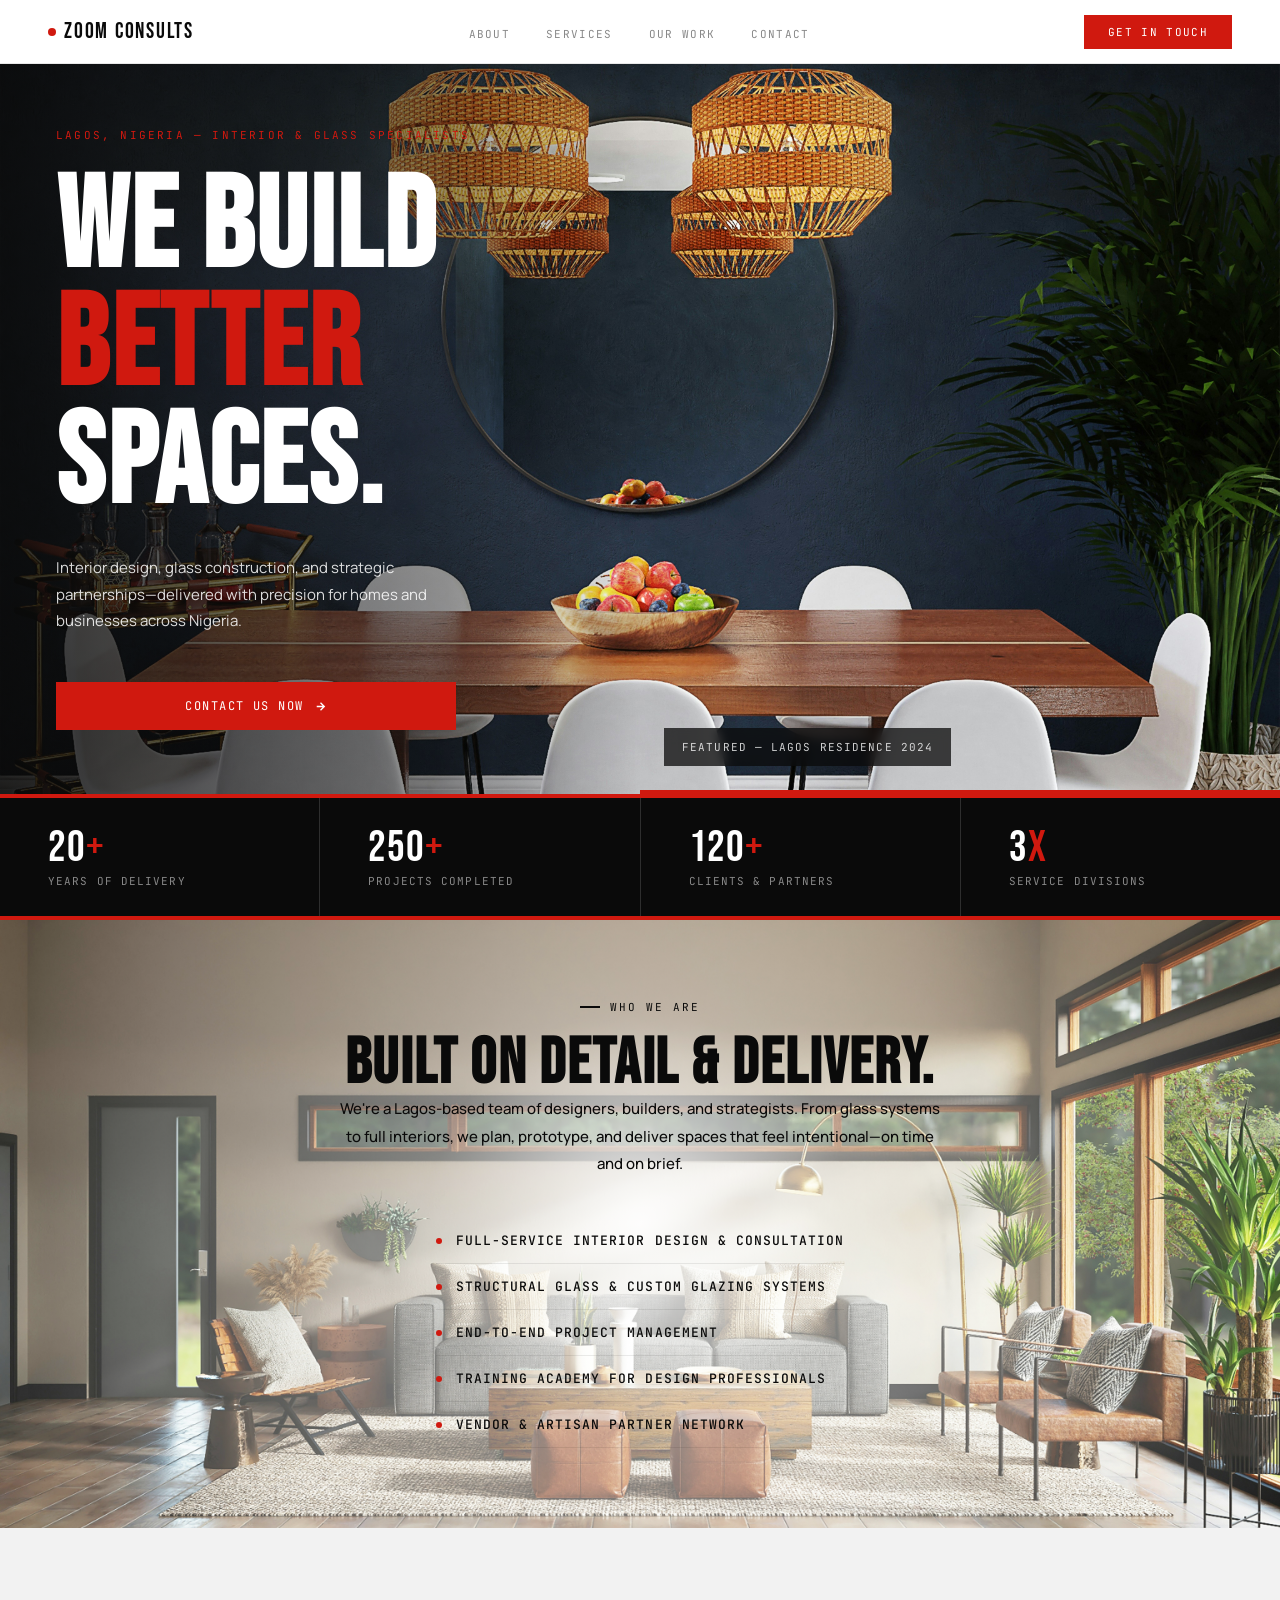
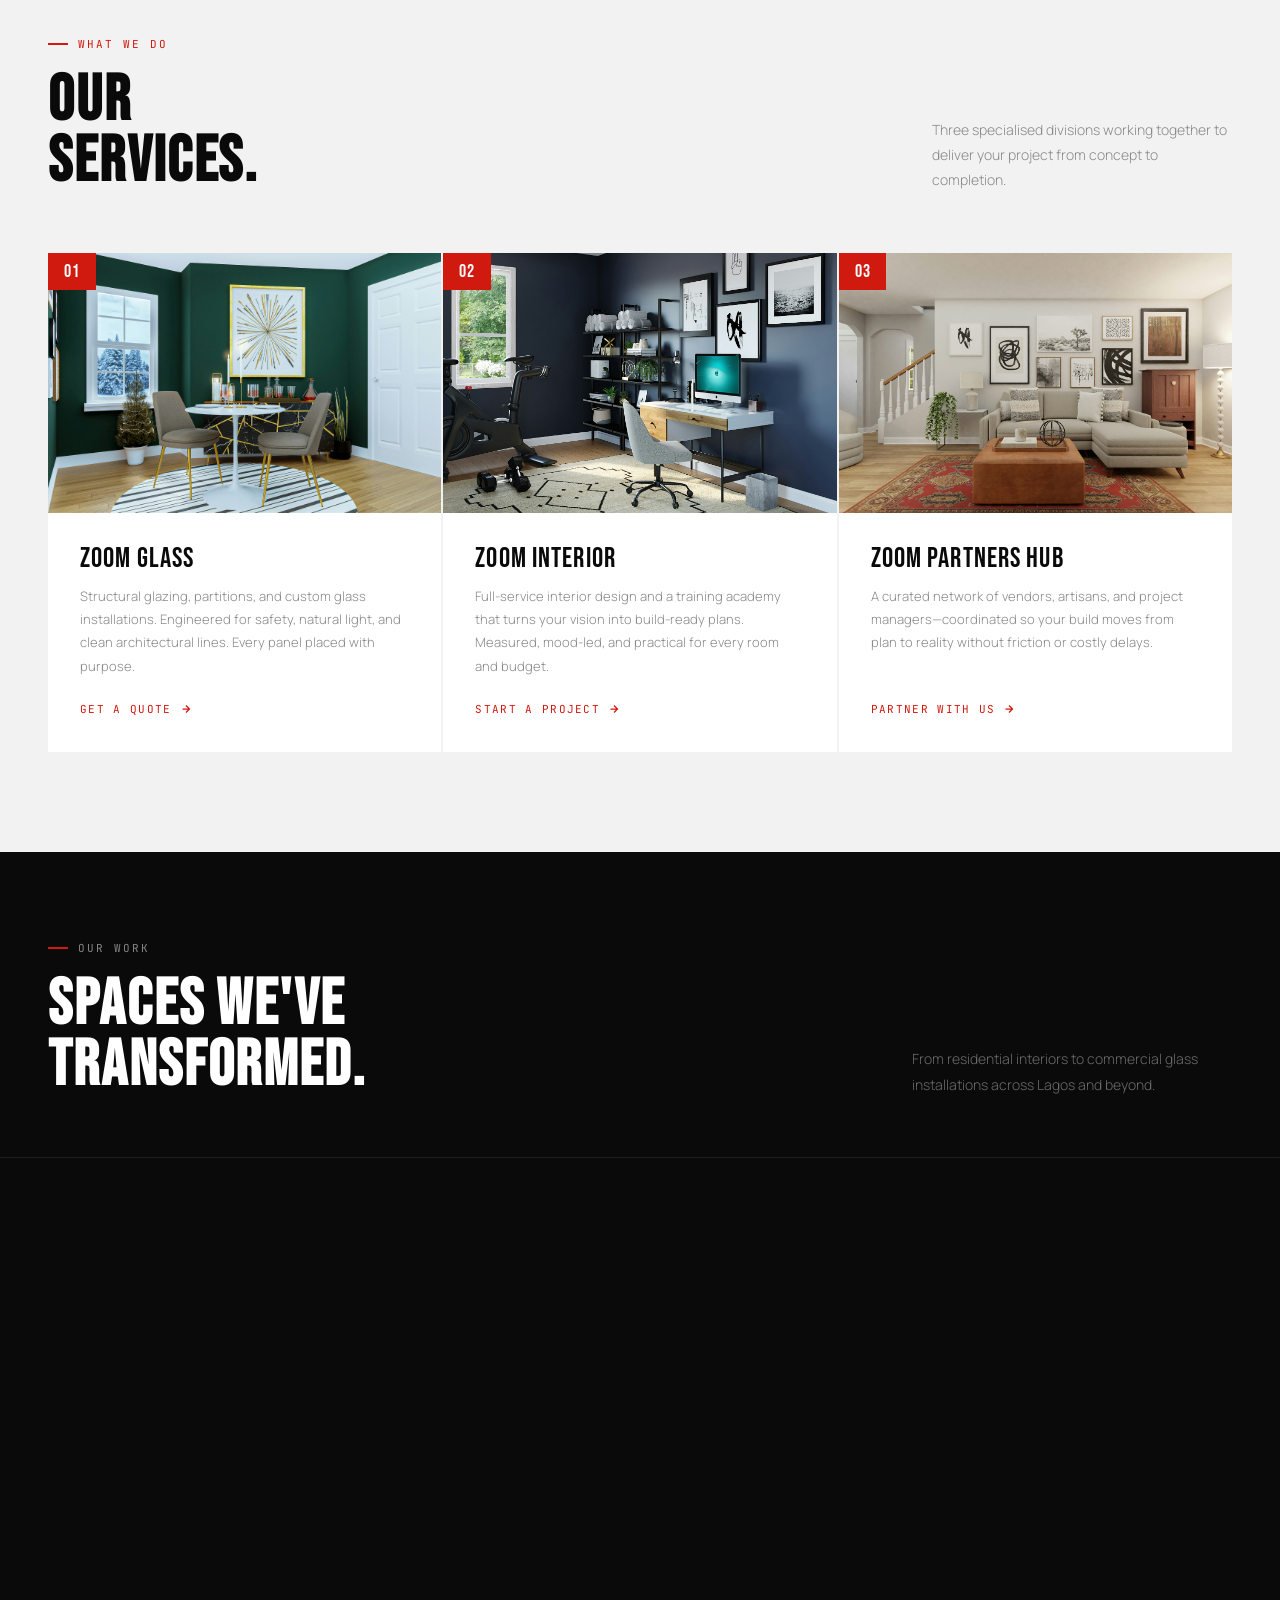
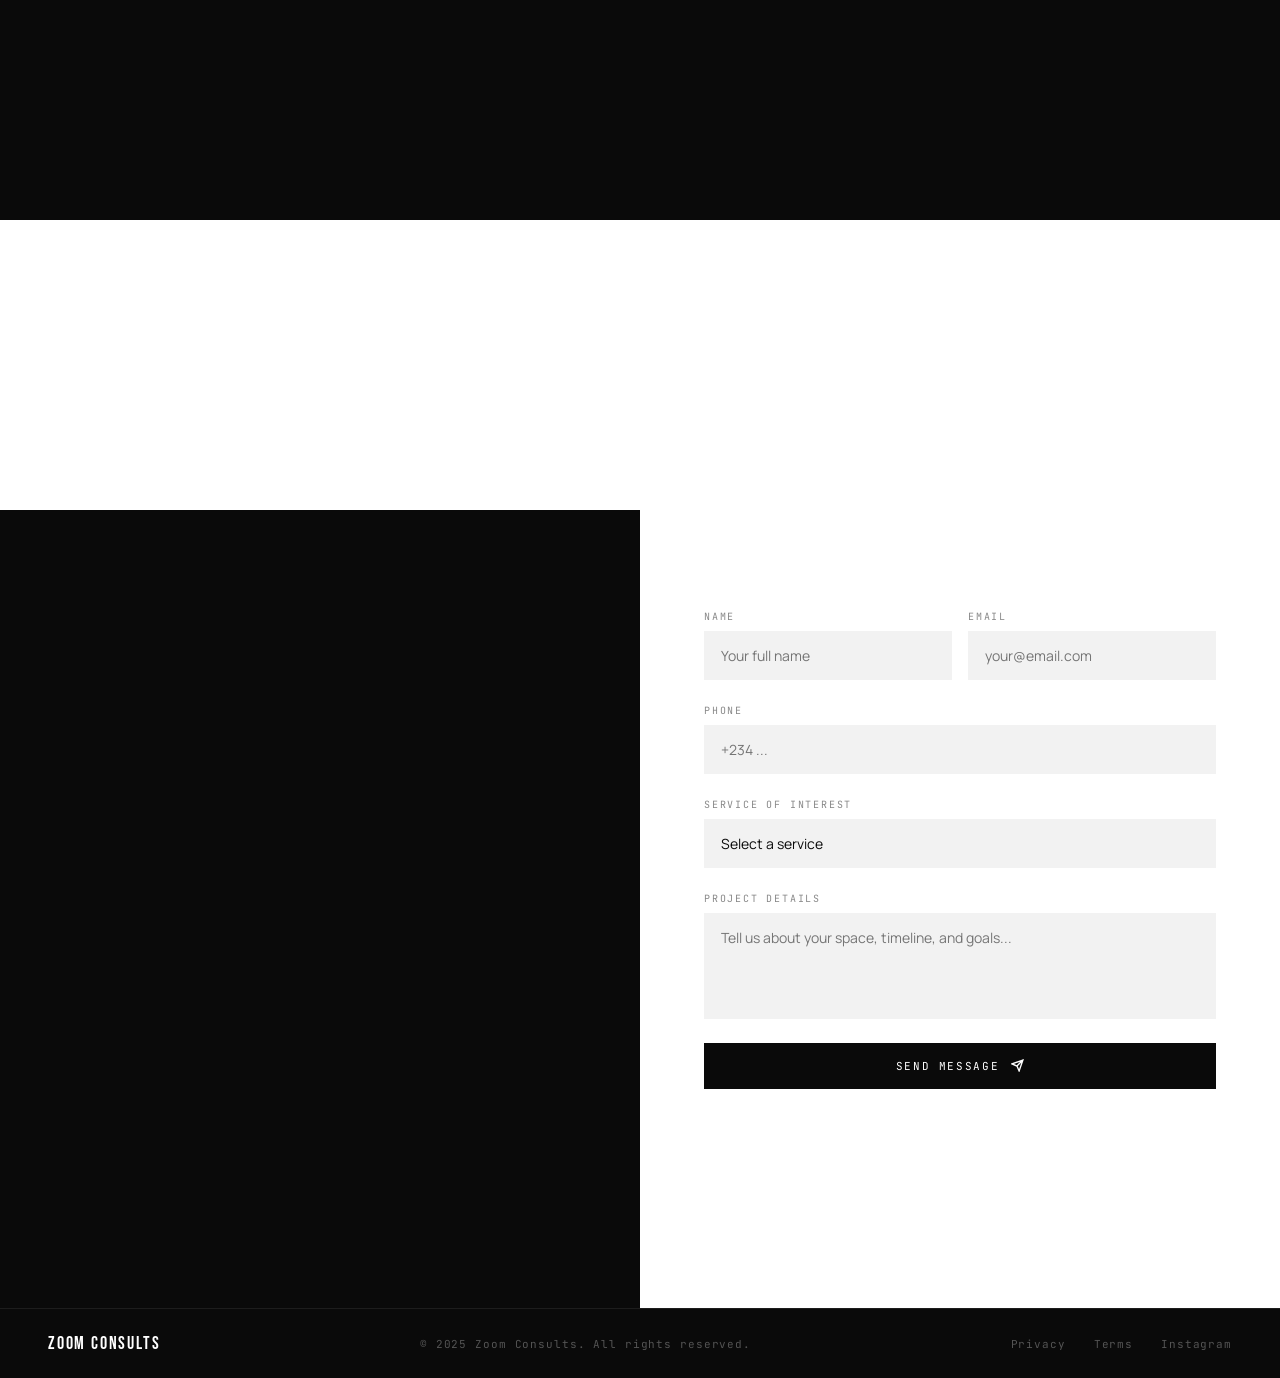
==== index.html @ 3f7aa0e2 "first commit" ====
<!doctype html>
<html lang="en">
<head>
  <meta charset="UTF-8" />
  <meta name="viewport" content="width=device-width, initial-scale=1.0" />
  <title>Zoom Consults — Lagos</title>
  <link rel="preconnect" href="https://fonts.googleapis.com">
  <link rel="preconnect" href="https://fonts.gstatic.com" crossorigin>
  <link href="https://fonts.googleapis.com/css2?family=Bebas+Neue&family=Manrope:wght@300;400;500;600&family=JetBrains+Mono:wght@300;400&display=swap" rel="stylesheet">
  <link rel="stylesheet" href="styles.css">
</head>
<body>

<!-- Mobile menu -->
<div class="mob-menu" id="mobMenu">
  <button class="mob-close" onclick="closeMob()">✕</button>
  <a href="#hero"     onclick="go(event,'#hero')">Home</a>
  <a href="#about"    onclick="go(event,'#about')">About</a>
  <a href="#services" onclick="go(event,'#services')">Services</a>
  <a href="#showcase" onclick="go(event,'#showcase')">Work</a>
  <a href="#contact"  onclick="go(event,'#contact')">Contact</a>
</div>

<!-- NAV -->
<nav id="nav">
  <a href="#hero" class="logo" onclick="go(event,'#hero')">
    <div class="logo-dot"></div>ZOOM CONSULTS
  </a>
  <ul class="nav-links">
    <li><a href="#about"    onclick="go(event,'#about')">About</a></li>
    <li><a href="#services" onclick="go(event,'#services')">Services</a></li>
    <li><a href="#showcase" onclick="go(event,'#showcase')">Our Work</a></li>
    <li><a href="#contact"  onclick="go(event,'#contact')">Contact</a></li>
  </ul>
  <a href="#contact" class="nav-btn" onclick="go(event,'#contact')">Get in touch</a>
  <button class="burger" onclick="openMob()"><span></span><span></span><span></span></button>
</nav>

<!-- ── HERO ── -->
<section id="hero">
  <div class="hero-left">
    <div class="hero-tag reveal">Lagos, Nigeria — Interior &amp; Glass Specialists</div>
    <h1 class="hero-h1 reveal d1">
      WE BUILD<br /><span class="acc">BETTER</span><br />SPACES.
    </h1>
    <p class="hero-sub reveal d2">Interior design, glass construction, and strategic partnerships—delivered with precision for homes and businesses across Nigeria.</p>
    <div class="hero-actions reveal d3">
      <a href="#contact" class="btn-red btn-red-full" onclick="go(event,'#contact')">
        Contact Us Now
        <svg width="13" height="13" viewBox="0 0 24 24" fill="none" stroke="currentColor" stroke-width="2.5"><path d="M5 12h14M12 5l7 7-7 7"/></svg>
      </a>
    </div>
  </div>
  <div class="hero-right reveal d2">
    <img src="img/d3.jpg" alt="A beautifully designed interior space by Zoom Consults" />
    <div class="hero-caption">Featured — Lagos Residence 2024</div>
  </div>
  <div class="hero-stats">
    <div class="stat reveal">
      <div class="stat-num">20<span>+</span></div>
      <div class="stat-label">Years of delivery</div>
    </div>
    <div class="stat reveal d1">
      <div class="stat-num">250<span>+</span></div>
      <div class="stat-label">Projects completed</div>
    </div>
    <div class="stat reveal d2">
      <div class="stat-num">120<span>+</span></div>
      <div class="stat-label">Clients &amp; partners</div>
    </div>
    <div class="stat reveal d3">
      <div class="stat-num">3<span>x</span></div>
      <div class="stat-label">Service divisions</div>
    </div>
  </div>
</section>

<!-- ── ABOUT ── -->
<section id="about">
  <div class="about-text">
    <div class="tag reveal">Who we are</div>
    <h2 class="st light reveal d1">BUILT ON DETAIL &amp; DELIVERY.</h2>
    <p class="reveal d2">We're a Lagos-based team of designers, builders, and strategists. From glass systems to full interiors, we plan, prototype, and deliver spaces that feel intentional—on time and on brief.</p>
    <ul class="checklist reveal d3">
      <li>Full-service interior design &amp; consultation</li>
      <li>Structural glass &amp; custom glazing systems</li>
      <li>End-to-end project management</li>
      <li>Training academy for design professionals</li>
      <li>Vendor &amp; artisan partner network</li>
    </ul>
  </div>
  <div class="about-img reveal">
    <img src="img/d4.jpg" alt="Zoom Consults team planning an interior design project" />
  </div>
</section>

<!-- ── SERVICES ── -->
<section id="services">
  <div class="services-top">
    <div>
      <div class="tag reveal">What we do</div>
      <h2 class="st reveal d1">OUR<br />SERVICES.</h2>
    </div>
    <p class="reveal d2">Three specialised divisions working together to deliver your project from concept to completion.</p>
  </div>
  <div class="services-grid">

    <div class="s-card reveal">
      <div class="s-img">
        <img src="img/d5.jpg" alt="Zoom Glass — structural glazing and custom glass partition in a modern building" />
        <div class="s-num">01</div>
      </div>
      <div class="s-body">
        <div class="s-title">ZOOM GLASS</div>
        <p class="s-text">Structural glazing, partitions, and custom glass installations. Engineered for safety, natural light, and clean architectural lines. Every panel placed with purpose.</p>
        <a href="#contact" class="s-link" onclick="go(event,'#contact')">
          Get a quote <svg width="12" height="12" viewBox="0 0 24 24" fill="none" stroke="currentColor" stroke-width="2.5"><path d="M5 12h14M12 5l7 7-7 7"/></svg>
        </a>
      </div>
    </div>

    <div class="s-card reveal d1">
      <div class="s-img">
        <img src="img/d6.jpg" alt="Zoom Interior — completed living room interior design with furniture and lighting" />
        <div class="s-num">02</div>
      </div>
      <div class="s-body">
        <div class="s-title">ZOOM INTERIOR</div>
        <p class="s-text">Full-service interior design and a training academy that turns your vision into build-ready plans. Measured, mood-led, and practical for every room and budget.</p>
        <a href="#contact" class="s-link" onclick="go(event,'#contact')">
          Start a project <svg width="12" height="12" viewBox="0 0 24 24" fill="none" stroke="currentColor" stroke-width="2.5"><path d="M5 12h14M12 5l7 7-7 7"/></svg>
        </a>
      </div>
    </div>

    <div class="s-card reveal d2">
      <div class="s-img">
        <img src="img/d7.jpg" alt="Zoom Partners Hub — a coordinated network of vendors, artisans, and project managers" />
        <div class="s-num">03</div>
      </div>
      <div class="s-body">
        <div class="s-title">ZOOM PARTNERS HUB</div>
        <p class="s-text">A curated network of vendors, artisans, and project managers—coordinated so your build moves from plan to reality without friction or costly delays.</p>
        <a href="#contact" class="s-link" onclick="go(event,'#contact')">
          Partner with us <svg width="12" height="12" viewBox="0 0 24 24" fill="none" stroke="currentColor" stroke-width="2.5"><path d="M5 12h14M12 5l7 7-7 7"/></svg>
        </a>
      </div>
    </div>

  </div>
</section>

<!-- ── WORK GALLERY ── -->
<section id="showcase">
  <div class="showcase-header">
    <div>
      <div class="tag light reveal">Our work</div>
      <h2 class="st light reveal d1">SPACES WE'VE<br />TRANSFORMED.</h2>
    </div>
    <p class="reveal d2">From residential interiors to commercial glass installations across Lagos and beyond.</p>
  </div>
  <div class="gallery-grid">
    <div class="g-item tall reveal">
      <img src="img/d8.jpg" alt="Luxury living room interior — Lagos Island residential project" />
      <div class="g-label">Living Room — Lagos Island</div>
      <div class="g-badge">Featured</div>
    </div>
    <div class="g-item reveal d1">
      <img src="img/d9.jpg" alt="Floor-to-ceiling glass partition — Victoria Island office" />
      <div class="g-label">Office Glazing — V.I.</div>
    </div>
    <div class="g-item reveal d2">
      <img src="img/d10.jpg" alt="Modern kitchen interior fit-out — Lekki" />
      <div class="g-label">Kitchen Design — Lekki</div>
    </div>
    <div class="g-item reveal d1">
      <img src="img/d11.jpg" alt="Open plan dining and living area — Ikoyi" />
      <div class="g-label">Open Plan — Ikoyi</div>
    </div>
    <div class="g-item reveal d2">
      <img src="img/deco1.jpg" alt="Commercial retail interior fit-out — GRA" />
      <div class="g-label">Retail Fit-out — GRA</div>
    </div>
  </div>
</section>

<!-- ── CTA BAND ── -->
<div class="cta-band reveal">
  <h2>READY TO BUILD<br />SOMETHING THAT<br />LASTS?</h2>
  <a href="#contact" class="btn-white" onclick="go(event,'#contact')">
    Start the conversation
    <svg width="13" height="13" viewBox="0 0 24 24" fill="none" stroke="currentColor" stroke-width="2.5"><path d="M5 12h14M12 5l7 7-7 7"/></svg>
  </a>
</div>

<!-- ── CONTACT ── -->
<section id="contact">
  <div class="contact-left">
    <div class="tag reveal">Say hello</div>
    <h2 class="st light reveal d1">LET'S<br />BUILD<br />TOGETHER.</h2>
    <p class="reveal d2">Tell us about your project. We'll respond within two business days.</p>
    <div class="info-list reveal d3">
      <div class="info-item">
        <div class="info-icon">
          <svg width="16" height="16" viewBox="0 0 24 24" fill="none" stroke="currentColor" stroke-width="1.5"><path d="M4 4h16c1.1 0 2 .9 2 2v12c0 1.1-.9 2-2 2H4c-1.1 0-2-.9-2-2V6c0-1.1.9-2 2-2z"/><polyline points="22,6 12,13 2,6"/></svg>
        </div>
        <span>hello@zoomconsults.ng</span>
      </div>
      <div class="info-item">
        <div class="info-icon">
          <svg width="16" height="16" viewBox="0 0 24 24" fill="none" stroke="currentColor" stroke-width="1.5"><path d="M22 16.92v3a2 2 0 0 1-2.18 2 19.79 19.79 0 0 1-8.63-3.07 19.5 19.5 0 0 1-6-6 19.79 19.79 0 0 1-3.07-8.67A2 2 0 0 1 4.11 2h3a2 2 0 0 1 2 1.72 12.84 12.84 0 0 0 .7 2.81 2 2 0 0 1-.45 2.11L8.09 9.91a16 16 0 0 0 6 6l1.27-1.27a2 2 0 0 1 2.11-.45 12.84 12.84 0 0 0 2.81.7A2 2 0 0 1 22 16.92z"/></svg>
        </div>
        <span>+234 801 234 5678</span>
      </div>
      <div class="info-item">
        <div class="info-icon">
          <svg width="16" height="16" viewBox="0 0 24 24" fill="none" stroke="currentColor" stroke-width="1.5"><path d="M21 10c0 7-9 13-9 13s-9-6-9-13a9 9 0 0 1 18 0z"/><circle cx="12" cy="10" r="3"/></svg>
        </div>
        <span>Lagos, Nigeria</span>
      </div>
    </div>
  </div>
  <div class="contact-right">
    <form onsubmit="handleForm(event)">
      <div class="form-row">
        <div>
          <label>Name</label>
          <input type="text" name="name" placeholder="Your full name" required />
        </div>
        <div>
          <label>Email</label>
          <input type="email" name="email" placeholder="your@email.com" required />
        </div>
      </div>
      <label>Phone</label>
      <input type="tel" name="phone" placeholder="+234 ..." />
      <label>Service of interest</label>
      <select name="service">
        <option value="" disabled selected>Select a service</option>
        <option>Zoom Glass</option>
        <option>Zoom Interior</option>
        <option>Zoom Partners Hub</option>
        <option>Multiple / Not sure yet</option>
      </select>
      <label>Project details</label>
      <textarea name="message" rows="4" placeholder="Tell us about your space, timeline, and goals..." required></textarea>
      <button type="submit" class="form-submit" id="submitBtn">
        <span id="submitText">Send message</span>
        <svg width="13" height="13" viewBox="0 0 24 24" fill="none" stroke="currentColor" stroke-width="2.5"><path d="M22 2L11 13M22 2l-7 20-4-9-9-4 20-7z"/></svg>
      </button>
    </form>
  </div>
</section>

<!-- ── FOOTER ── -->
<footer>
  <span class="foot-logo">ZOOM CONSULTS</span>
  <span class="foot-copy">© 2025 Zoom Consults. All rights reserved.</span>
  <div class="foot-links">
    <a href="#">Privacy</a>
    <a href="#">Terms</a>
    <a href="#">Instagram</a>
  </div>
</footer>

<script src="script.js"></script>
</body>
</html>
---- styles.css ----
*, *::before, *::after { margin: 0; padding: 0; box-sizing: border-box; }
html { scroll-behavior: smooth; }
body { background: #fff; color: #0a0a0a; font-family: 'Manrope', sans-serif; overflow-x: hidden; }
img { display: block; width: 100%; height: 100%; object-fit: cover; }
a { text-decoration: none; color: inherit; }
:root {
  --black: #0a0a0a; --red: #d0190f; --red2: #b01208;
  --white: #ffffff; --grey: #f2f2f2; --muted: #888;
  --f-d: 'Bebas Neue', sans-serif;
  --f-b: 'Manrope', sans-serif;
  --f-m: 'JetBrains Mono', monospace;
}

/* NAV */
nav {
  position: fixed; top: 0; left: 0; right: 0; z-index: 100;
  background: var(--white); border-bottom: 1px solid #e8e8e8;
  display: flex; align-items: center; justify-content: space-between;
  padding: 0 48px; height: 64px; transition: box-shadow .3s;
}
nav.shadow { box-shadow: 0 2px 24px rgba(0,0,0,.07); }
.logo { font-family: var(--f-d); font-size: 22px; letter-spacing: .08em; color: var(--black); display: flex; align-items: center; gap: 8px; }
.logo-dot { width: 8px; height: 8px; background: var(--red); border-radius: 50%; flex-shrink: 0; }
.nav-links { display: flex; align-items: center; gap: 36px; list-style: none; }
.nav-links a { font-family: var(--f-m); font-size: 11px; letter-spacing: .12em; text-transform: uppercase; color: var(--muted); transition: color .2s; position: relative; padding-bottom: 2px; }
.nav-links a::after { content: ''; position: absolute; bottom: -2px; left: 0; width: 0; height: 2px; background: var(--red); transition: width .25s; }
.nav-links a:hover { color: var(--black); }
.nav-links a:hover::after { width: 100%; }
.nav-btn { background: var(--red); color: var(--white); font-family: var(--f-m); font-size: 11px; letter-spacing: .12em; text-transform: uppercase; padding: 10px 24px; border: none; cursor: pointer; transition: background .2s; }
.nav-btn:hover { background: var(--red2); }
.burger { display: none; flex-direction: column; gap: 5px; background: none; border: none; cursor: pointer; }
.burger span { display: block; width: 22px; height: 2px; background: var(--black); }

/* MOBILE MENU */
.mob-menu { display: none; position: fixed; inset: 0; z-index: 99; background: var(--black); flex-direction: column; align-items: center; justify-content: center; gap: 40px; }
.mob-menu.open { display: flex; }
.mob-menu a { font-family: var(--f-d); font-size: 52px; letter-spacing: .06em; color: var(--white); transition: color .2s; }
.mob-menu a:hover { color: var(--red); }
.mob-close { position: absolute; top: 20px; right: 32px; background: none; border: none; color: var(--white); font-size: 32px; cursor: pointer; line-height: 1; }

/* HERO */
#hero { margin-top: 64px; background-image: url('img/deco2.jpg'); background-size: cover; background-position: center; display: grid; grid-template-columns: 1fr 1fr; min-height: calc(100vh - 64px); position: relative; }
#hero::before { content: ''; position: absolute; inset: 0; background: rgba(10, 10, 10, 0); z-index: 0; }
.hero-left { display: flex; flex-direction: column; justify-content: flex-end; padding: 64px 56px; position: relative; z-index: 1; }
.hero-left::before { content: ''; position: absolute; inset: 0; background: linear-gradient(to right, rgba(10, 10, 10, 0.85) 0%, rgba(10, 10, 10, 0.4) 70%, transparent 100%); z-index: 0; }
.hero-left > * { position: relative; z-index: 1; }
.hero-tag { font-family: var(--f-m); font-size: 11px; letter-spacing: .2em; text-transform: uppercase; color: var(--red); margin-bottom: 28px; }
.hero-h1 { font-family: var(--f-d); font-size: clamp(96px, 10vw, 160px); line-height: .92; letter-spacing: .02em; color: var(--white); margin-bottom: 32px; max-width: 800px; }
.hero-h1 .acc { color: var(--red); }
.hero-sub { font-size: 15px; font-weight: 400; line-height: 1.75; color: rgba(255,255,255,.85); max-width: 380px; margin-bottom: 48px; }
.hero-actions { display: flex; gap: 16px; align-items: center; }
.btn-red { display: inline-flex; align-items: center; gap: 10px; background: var(--red); color: var(--white); font-family: var(--f-m); font-size: 11px; letter-spacing: .12em; text-transform: uppercase; padding: 14px 28px; transition: background .2s; }
.btn-red.btn-red-full { width: 100%; max-width: 400px; justify-content: center; padding: 16px 32px; font-size: 12px; }
.btn-red:hover { background: var(--red2); }
.btn-outline { display: inline-flex; align-items: center; gap: 10px; border: 1px solid rgba(255,255,255,.2); color: rgba(255,255,255,.6); font-family: var(--f-m); font-size: 11px; letter-spacing: .12em; text-transform: uppercase; padding: 14px 28px; transition: border-color .2s, color .2s; }
.btn-outline:hover { border-color: var(--white); color: var(--white); }
.hero-right { position: relative; overflow: hidden; min-height: 500px; z-index: 1; }
.hero-right img { display: none; }
.hero-right::after { content: ''; position: absolute; bottom: 0; left: 0; right: 0; height: 4px; background: var(--red); }
.hero-caption { position: absolute; bottom: 28px; left: 24px; background: rgba(10,10,10,.75); backdrop-filter: blur(6px); padding: 12px 18px; font-family: var(--f-m); font-size: 11px; letter-spacing: .1em; color: rgba(255,255,255,.8); text-transform: uppercase; }
.hero-stats { grid-column: 1 / -1; display: flex; border-top: 4px solid var(--red); background: var(--black); }
.stat { flex: 1; padding: 28px 48px; border-right: 1px solid rgba(255,255,255,.15); display: flex; flex-direction: column; gap: 4px; }
.stat:last-child { border-right: none; }
.stat-num { font-family: var(--f-d); font-size: 44px; letter-spacing: .02em; color: var(--white); line-height: 1; }
.stat-num span { color: var(--red); }
.stat-label { font-family: var(--f-m); font-size: 11px; letter-spacing: .1em; text-transform: uppercase; color: var(--muted); }

/* SHARED */
.tag { display: inline-flex; align-items: center; gap: 10px; font-family: var(--f-m); font-size: 11px; letter-spacing: .18em; text-transform: uppercase; color: var(--red); margin-bottom: 20px; }
.tag::before { content: ''; display: block; width: 20px; height: 2px; background: var(--red); }
.tag.light { color: rgba(255,255,255,.5); }
.tag.light::before { background: var(--red); }
h2.st { font-family: var(--f-d); font-size: clamp(48px, 5vw, 80px); letter-spacing: .03em; line-height: .95; color: var(--black); }
h2.st.light { color: var(--white); }
.reveal { opacity: 0; transform: translateY(24px); transition: opacity .7s ease, transform .7s ease; }
.reveal.visible { opacity: 1; transform: translateY(0); }
.d1 { transition-delay: .1s; } .d2 { transition-delay: .2s; } .d3 { transition-delay: .3s; } .d4 { transition-delay: .4s; }

/* ABOUT */
#about { background-image: url('img/d9.jpg'); background-size: cover; background-position: center; display: flex; align-items: center; justify-content: center; border-top: 4px solid var(--red); position: relative; min-height: 600px; padding: 80px 48px; }
#about::before { content: ''; position: absolute; inset: 0; background: radial-gradient(circle at center, rgba(255, 255, 255, 0.95) 0%, rgba(255, 255, 255, 0.5) 30%, rgba(255, 255, 255, 0.1) 100%); z-index: 0; }
.about-img { display: none; }
.about-text { padding: 0; max-width: 900px; display: flex; flex-direction: column; justify-content: center; align-items: center; text-align: center; position: relative; z-index: 1; }
.about-text .tag { color: var(--black); }
.about-text .tag::before { background: var(--black); }
.about-text h2.st { color: var(--black); }
.about-text p { max-width: 600px; margin-left: auto; margin-right: auto; color: var(--black); font-weight: 500; font-size: 15px; line-height: 1.85; margin-bottom: 40px; }
.about-text .checklist { list-style: none; display: flex; flex-direction: column; }
.about-text .checklist li { display: flex; align-items: center; gap: 14px; font-family: var(--f-m); font-size: 13px; letter-spacing: .08em; text-transform: uppercase; color: var(--black); padding: 14px 0; border-bottom: 1px solid rgba(0,0,0,.08); font-weight: 500; }
.about-text .checklist li::before { content: ''; display: block; width: 6px; height: 6px; background: var(--red); border-radius: 50%; flex-shrink: 0; }

/* SERVICES */
#services { background: var(--grey); padding: 100px 48px; }
.services-top { display: flex; align-items: flex-end; justify-content: space-between; margin-bottom: 60px; }
.services-top p { max-width: 300px; font-size: 14px; font-weight: 300; line-height: 1.8; color: var(--muted); }
.services-grid { display: grid; grid-template-columns: repeat(3, 1fr); gap: 2px; }
.s-card { background: var(--white); overflow: hidden; display: flex; flex-direction: column; transition: transform .3s, box-shadow .3s; }
.s-card:hover { transform: translateY(-4px); box-shadow: 0 16px 48px rgba(0,0,0,.1); }
.s-img { height: 260px; overflow: hidden; position: relative; }
.s-img img { transition: transform .6s cubic-bezier(.4,0,.2,1); }
.s-card:hover .s-img img { transform: scale(1.06); }
.s-num { position: absolute; top: 0; left: 0; background: var(--red); color: var(--white); font-family: var(--f-d); font-size: 18px; letter-spacing: .05em; padding: 8px 16px; }
.s-body { padding: 32px 32px 36px; flex: 1; display: flex; flex-direction: column; }
.s-title { font-family: var(--f-d); font-size: 28px; letter-spacing: .04em; color: var(--black); margin-bottom: 12px; line-height: 1; }
.s-text { font-size: 13px; font-weight: 300; color: var(--muted); line-height: 1.8; margin-bottom: 24px; flex: 1; }
.s-link { font-family: var(--f-m); font-size: 11px; letter-spacing: .12em; text-transform: uppercase; color: var(--red); display: flex; align-items: center; gap: 8px; transition: gap .25s; }
.s-link:hover { gap: 16px; }

/* GALLERY SHOWCASE */
#showcase { background: var(--black); }
.showcase-header { padding: 80px 48px 60px; display: flex; align-items: flex-end; justify-content: space-between; border-bottom: 1px solid rgba(255,255,255,.08); }
.showcase-header p { max-width: 320px; font-size: 14px; font-weight: 300; line-height: 1.8; color: rgba(255,255,255,.4); }
.gallery-grid { display: grid; grid-template-columns: 2fr 1fr 1fr; grid-template-rows: 380px 280px; gap: 2px; }
.g-item { position: relative; overflow: hidden; }
.g-item img { transition: transform .6s cubic-bezier(.4,0,.2,1); }
.g-item:hover img { transform: scale(1.05); }
.g-item.tall { grid-row: 1 / 3; }
.g-label { position: absolute; bottom: 0; left: 0; right: 0; background: linear-gradient(transparent, rgba(10,10,10,.85)); padding: 48px 24px 20px; font-family: var(--f-m); font-size: 11px; letter-spacing: .12em; text-transform: uppercase; color: rgba(255,255,255,.75); opacity: 0; transition: opacity .3s; }
.g-item:hover .g-label { opacity: 1; }
.g-badge { position: absolute; top: 20px; right: 20px; background: var(--red); color: var(--white); font-family: var(--f-m); font-size: 10px; letter-spacing: .12em; text-transform: uppercase; padding: 6px 12px; }

/* CTA BAND */
.cta-band { background: var(--red); color: var(--white); padding: 72px 48px; display: flex; align-items: center; justify-content: space-between; gap: 40px; }
.cta-band h2 { font-family: var(--f-d); font-size: clamp(40px, 4vw, 64px); letter-spacing: .04em; line-height: .95; max-width: 560px; }
.btn-white { display: inline-flex; align-items: center; gap: 12px; background: var(--white); color: var(--black); font-family: var(--f-m); font-size: 11px; letter-spacing: .12em; text-transform: uppercase; padding: 16px 36px; transition: background .2s; white-space: nowrap; flex-shrink: 0; }
.btn-white:hover { background: #e8e8e8; }

/* CONTACT */
#contact { display: grid; grid-template-columns: 1fr 1fr; }
.contact-left { background: var(--black); padding: 100px 64px; }
.contact-left h2 { margin-bottom: 16px; }
.contact-left > p { font-size: 15px; font-weight: 300; color: rgba(255,255,255,.45); line-height: 1.8; max-width: 380px; margin-bottom: 60px; }
.info-list { display: flex; flex-direction: column; }
.info-item { display: flex; align-items: center; gap: 16px; padding: 20px 0; border-bottom: 1px solid rgba(255,255,255,.08); }
.info-icon { width: 40px; height: 40px; flex-shrink: 0; border: 1px solid rgba(255,255,255,.12); display: flex; align-items: center; justify-content: center; color: var(--red); }
.info-item span { font-family: var(--f-m); font-size: 12px; letter-spacing: .06em; color: rgba(255,255,255,.5); }
.contact-right { background: var(--white); padding: 100px 64px; }
label { display: block; font-family: var(--f-m); font-size: 10px; letter-spacing: .18em; text-transform: uppercase; color: var(--muted); margin-bottom: 8px; }
input, textarea, select { display: block; width: 100%; background: var(--grey); border: 1px solid transparent; color: var(--black); font-family: var(--f-b); font-size: 14px; padding: 14px 16px; margin-bottom: 24px; outline: none; transition: border-color .25s; appearance: none; -webkit-appearance: none; }
input:focus, textarea:focus, select:focus { border-color: var(--red); }
textarea { resize: none; }
.form-row { display: grid; grid-template-columns: 1fr 1fr; gap: 16px; }
.form-submit { width: 100%; padding: 16px; background: var(--black); color: var(--white); font-family: var(--f-m); font-size: 11px; letter-spacing: .15em; text-transform: uppercase; border: none; cursor: pointer; display: flex; align-items: center; justify-content: center; gap: 12px; transition: background .2s; margin-top: 8px; }
.form-submit:hover { background: var(--red); }

/* FOOTER */
footer { background: var(--black); border-top: 1px solid rgba(255,255,255,.08); padding: 24px 48px; display: flex; align-items: center; justify-content: space-between; }
.foot-logo { font-family: var(--f-d); font-size: 18px; letter-spacing: .1em; color: var(--white); }
.foot-copy { font-family: var(--f-m); font-size: 11px; letter-spacing: .08em; color: rgba(255,255,255,.3); }
.foot-links { display: flex; gap: 28px; }
.foot-links a { font-family: var(--f-m); font-size: 11px; letter-spacing: .08em; color: rgba(255,255,255,.3); transition: color .2s; }
.foot-links a:hover { color: var(--red); }

/* RESPONSIVE */
@media (max-width: 1024px) {
  nav { padding: 0 24px; }
  .nav-links, .nav-btn { display: none; }
  .burger { display: flex; }
  #hero { grid-template-columns: 1fr; }
  .hero-left { background-image: url('img/deco2.jpg'); background-size: cover; background-position: center; }
  .hero-right { min-height: 340px; }
  .hero-stats { grid-column: 1; flex-wrap: wrap; }
  .stat { min-width: 50%; }
  #about { grid-template-columns: 1fr; }
  .about-img { height: 380px; }
  .about-text { padding: 60px 32px; }
  .services-grid { grid-template-columns: 1fr; }
  .services-top { flex-direction: column; align-items: flex-start; gap: 20px; }
  #services { padding: 80px 24px; }
  .gallery-grid { grid-template-columns: 1fr 1fr; grid-template-rows: 280px 280px 220px; }
  .g-item.tall { grid-row: 1 / 2; }
  .showcase-header { padding: 60px 24px 40px; flex-direction: column; gap: 20px; }
  .cta-band { flex-direction: column; padding: 60px 24px; }
  #contact { grid-template-columns: 1fr; }
  .contact-left, .contact-right { padding: 60px 24px; }
  .form-row { grid-template-columns: 1fr; }
  footer { flex-direction: column; gap: 16px; text-align: center; padding: 24px; }
}
@media (max-width: 640px) {
  .hero-left { padding: 48px 24px; }
  .hero-left::before { left: 24px; }
  .stat { min-width: 100%; }
  .cta-band h2 { font-size: 36px; }
}
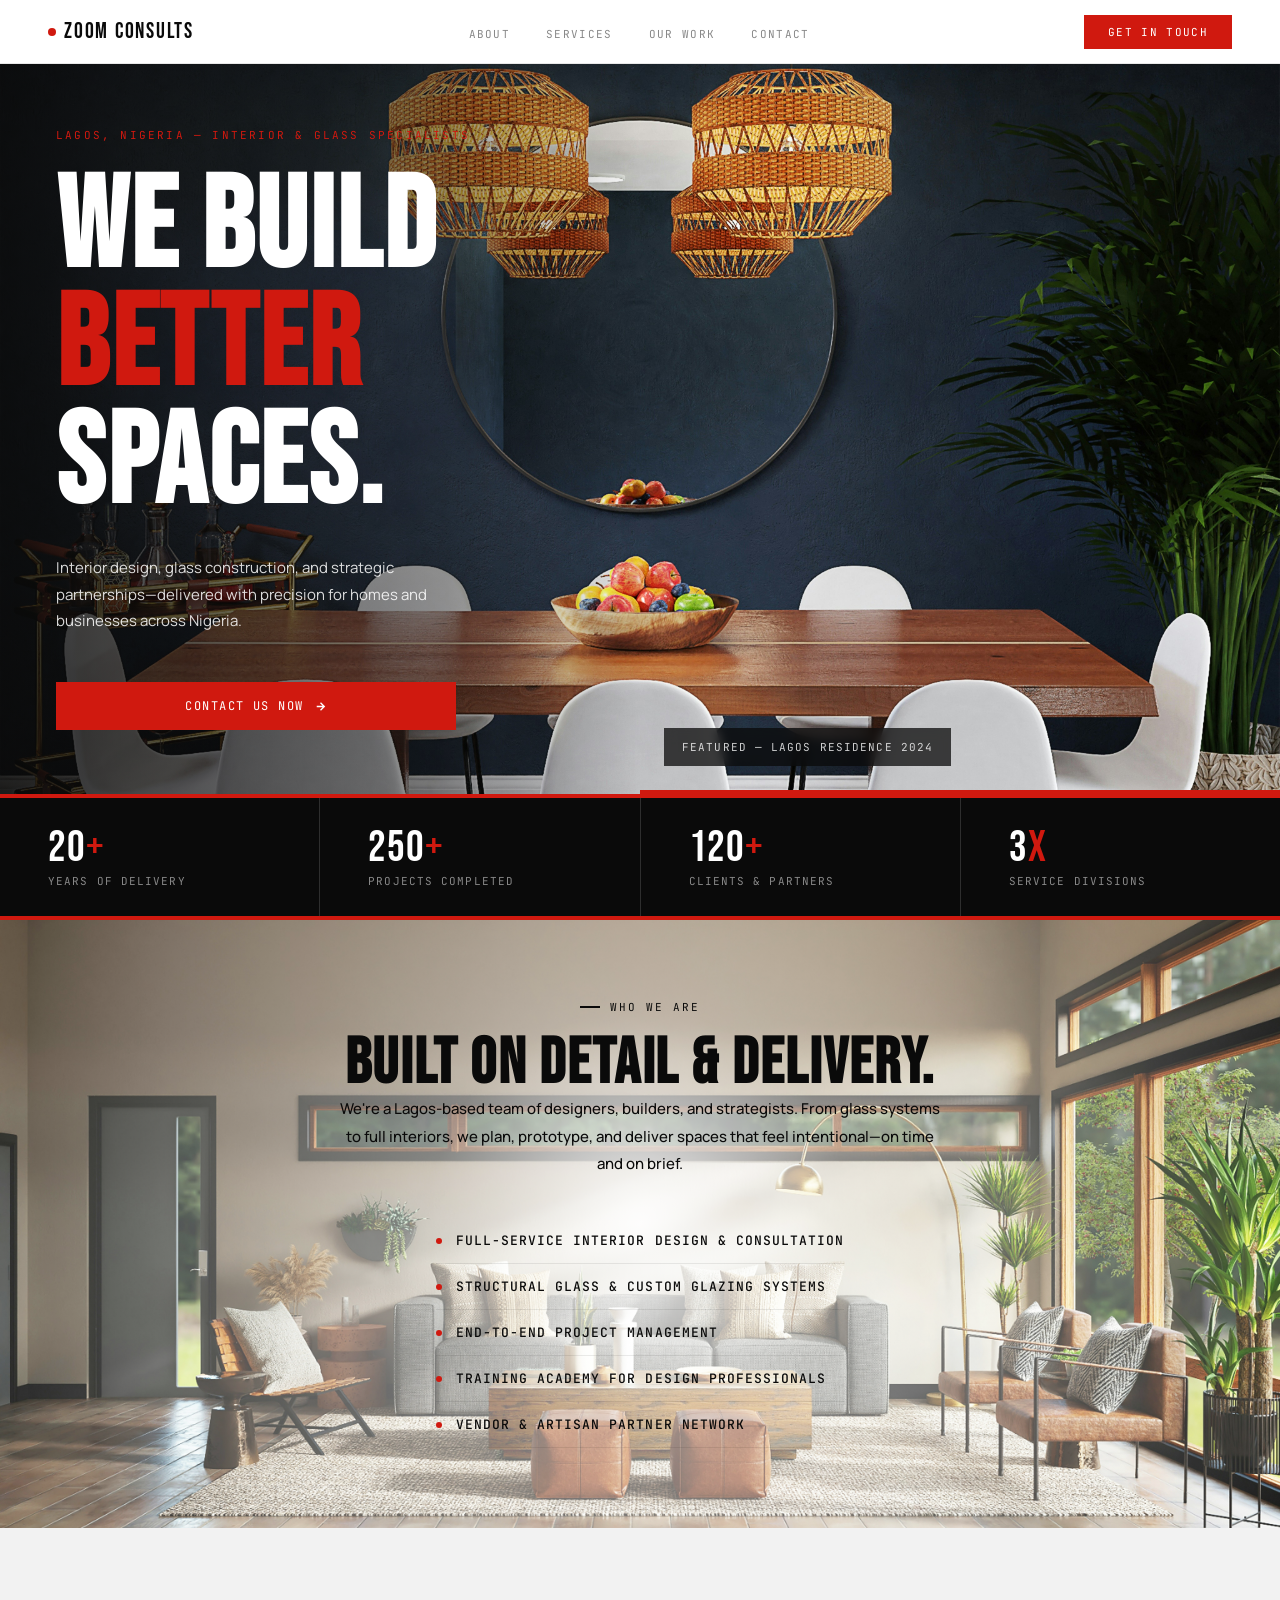
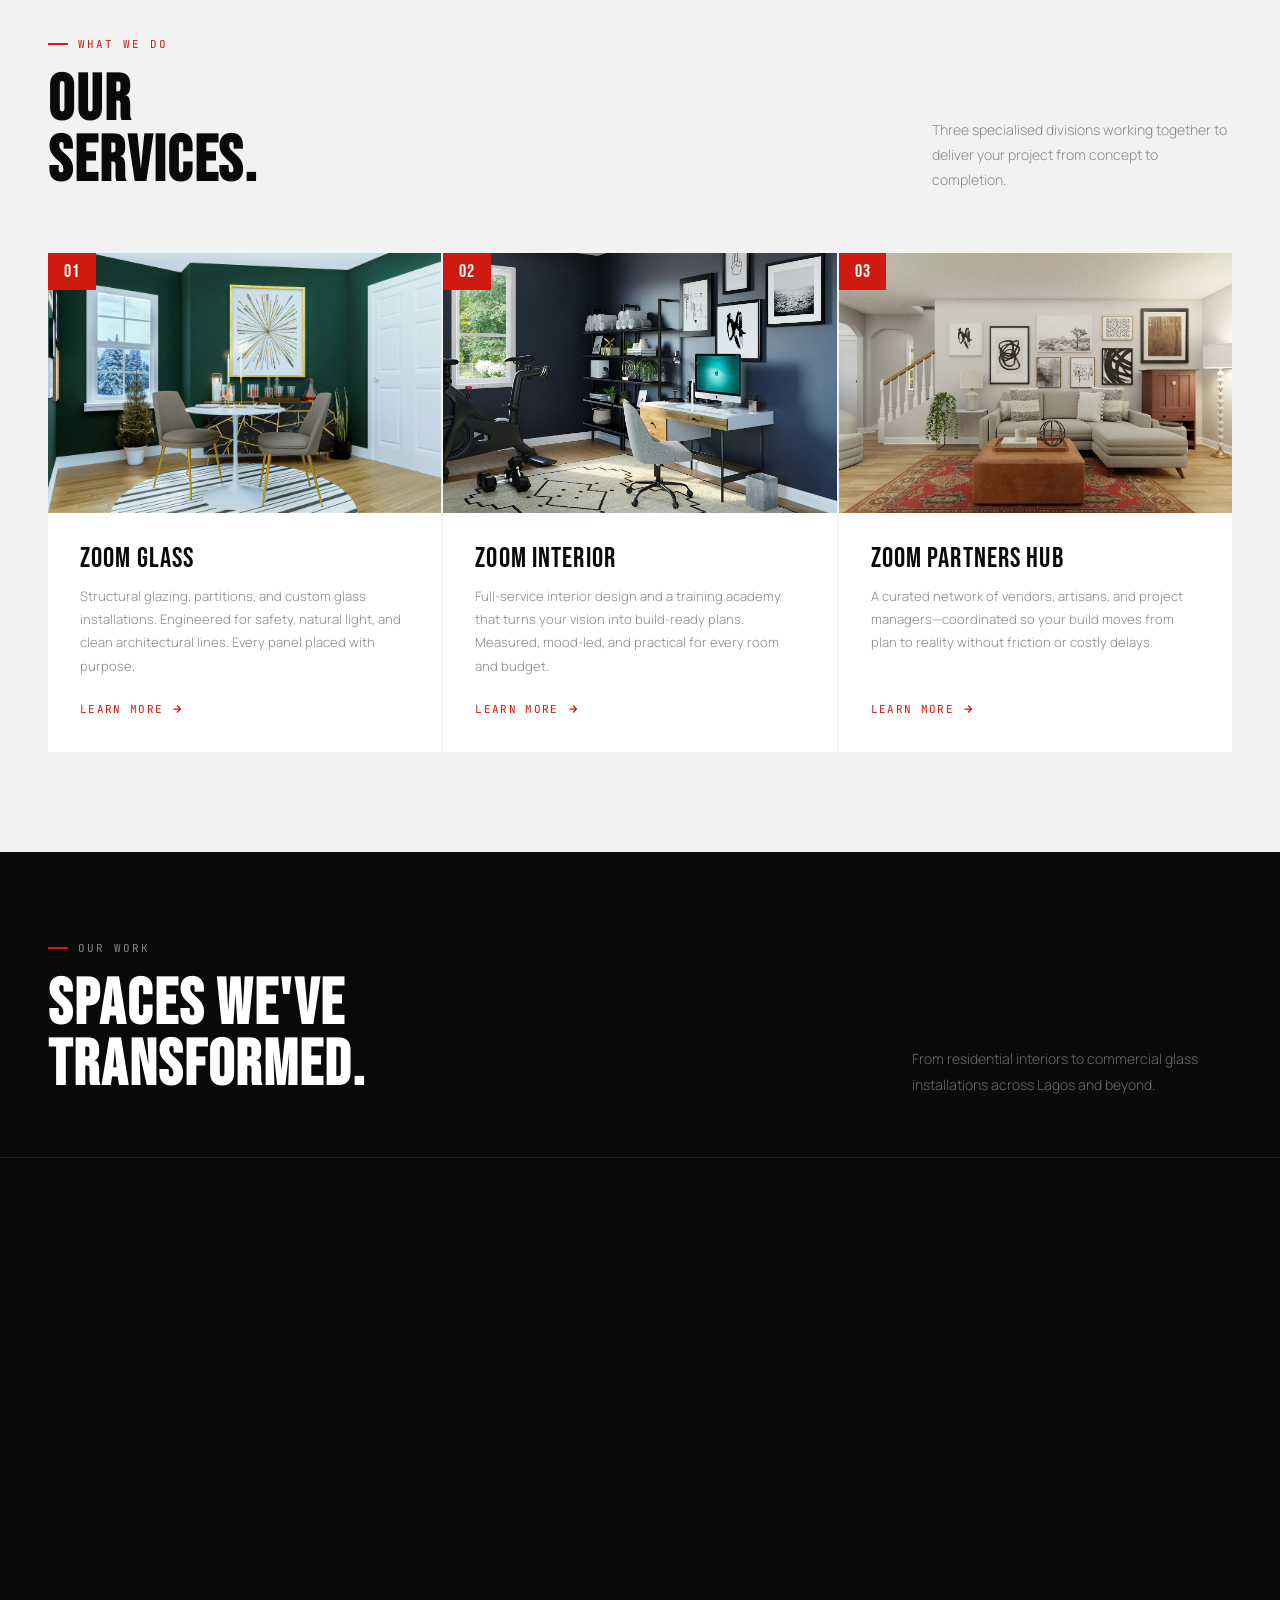
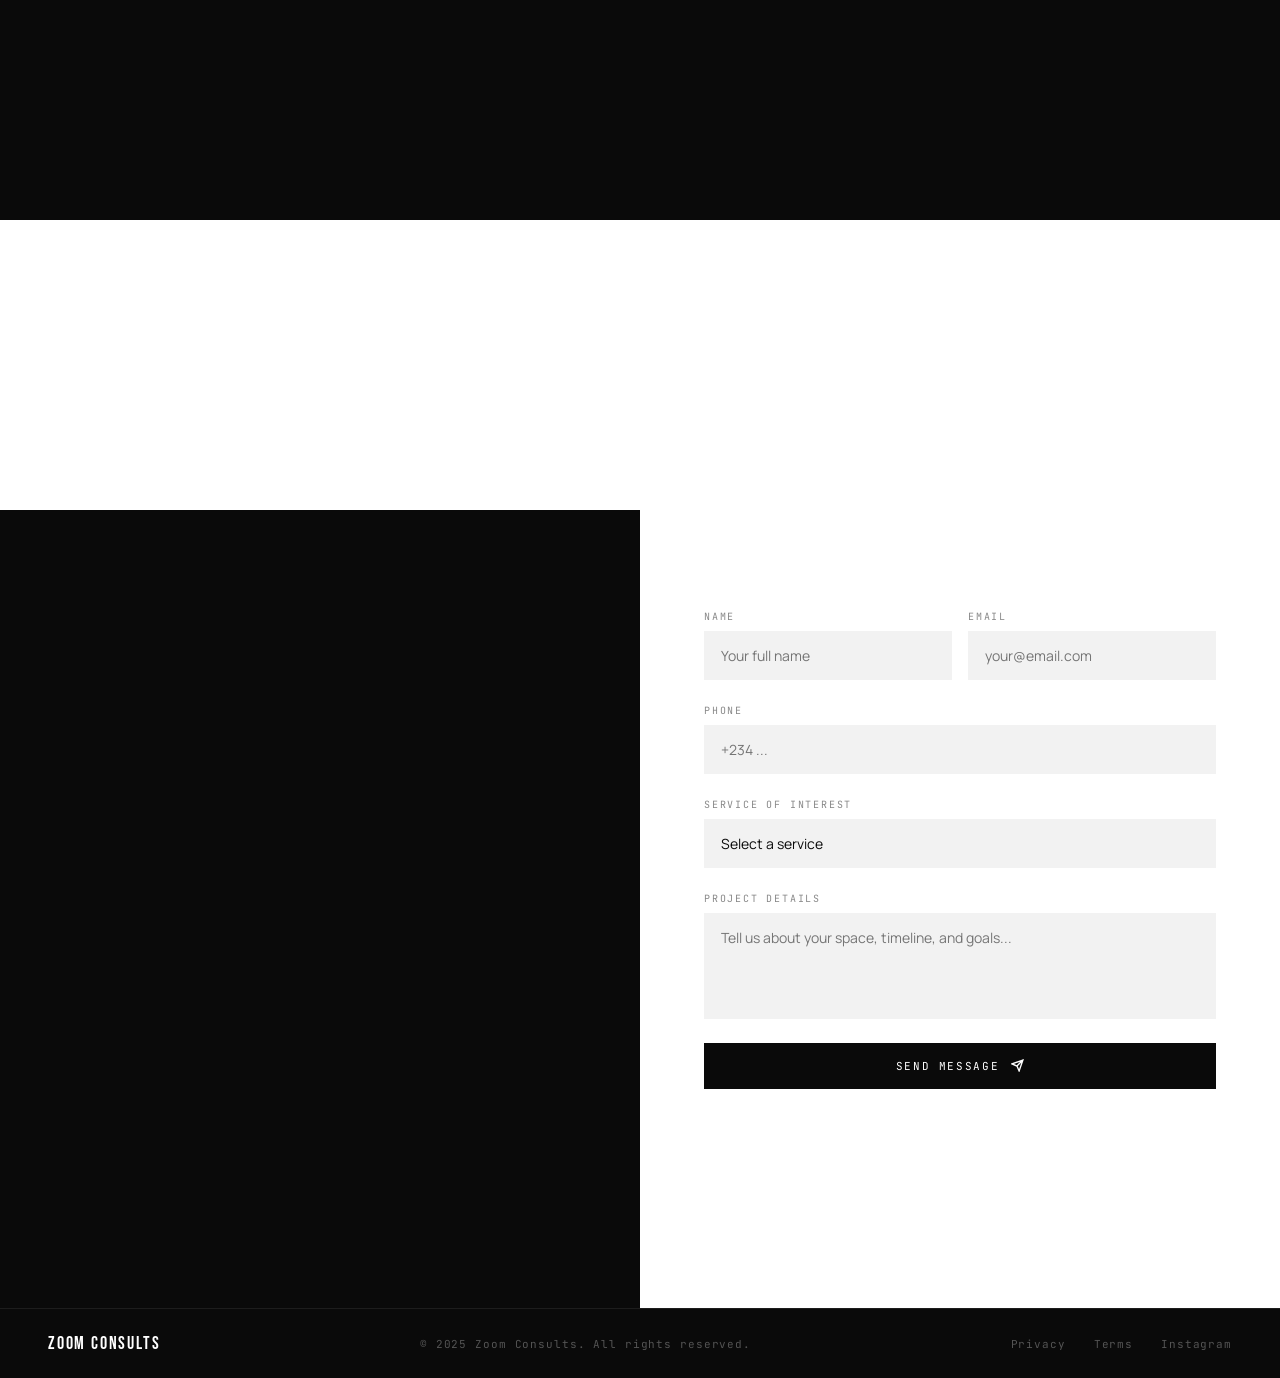
==== commit c6da0308: "Ongoing" ====
--- a/index.html
+++ b/index.html
@@ -113,8 +113,8 @@
       <div class="s-body">
         <div class="s-title">ZOOM GLASS</div>
         <p class="s-text">Structural glazing, partitions, and custom glass installations. Engineered for safety, natural light, and clean architectural lines. Every panel placed with purpose.</p>
-        <a href="#contact" class="s-link" onclick="go(event,'#contact')">
-          Get a quote <svg width="12" height="12" viewBox="0 0 24 24" fill="none" stroke="currentColor" stroke-width="2.5"><path d="M5 12h14M12 5l7 7-7 7"/></svg>
+        <a href="services.html" class="s-link">
+          Learn more <svg width="12" height="12" viewBox="0 0 24 24" fill="none" stroke="currentColor" stroke-width="2.5"><path d="M5 12h14M12 5l7 7-7 7"/></svg>
         </a>
       </div>
     </div>
@@ -127,8 +127,8 @@
       <div class="s-body">
         <div class="s-title">ZOOM INTERIOR</div>
         <p class="s-text">Full-service interior design and a training academy that turns your vision into build-ready plans. Measured, mood-led, and practical for every room and budget.</p>
-        <a href="#contact" class="s-link" onclick="go(event,'#contact')">
-          Start a project <svg width="12" height="12" viewBox="0 0 24 24" fill="none" stroke="currentColor" stroke-width="2.5"><path d="M5 12h14M12 5l7 7-7 7"/></svg>
+        <a href="services.html" class="s-link">
+          Learn more <svg width="12" height="12" viewBox="0 0 24 24" fill="none" stroke="currentColor" stroke-width="2.5"><path d="M5 12h14M12 5l7 7-7 7"/></svg>
         </a>
       </div>
     </div>
@@ -141,8 +141,8 @@
       <div class="s-body">
         <div class="s-title">ZOOM PARTNERS HUB</div>
         <p class="s-text">A curated network of vendors, artisans, and project managers—coordinated so your build moves from plan to reality without friction or costly delays.</p>
-        <a href="#contact" class="s-link" onclick="go(event,'#contact')">
-          Partner with us <svg width="12" height="12" viewBox="0 0 24 24" fill="none" stroke="currentColor" stroke-width="2.5"><path d="M5 12h14M12 5l7 7-7 7"/></svg>
+        <a href="services.html" class="s-link">
+          Learn more <svg width="12" height="12" viewBox="0 0 24 24" fill="none" stroke="currentColor" stroke-width="2.5"><path d="M5 12h14M12 5l7 7-7 7"/></svg>
         </a>
       </div>
     </div>
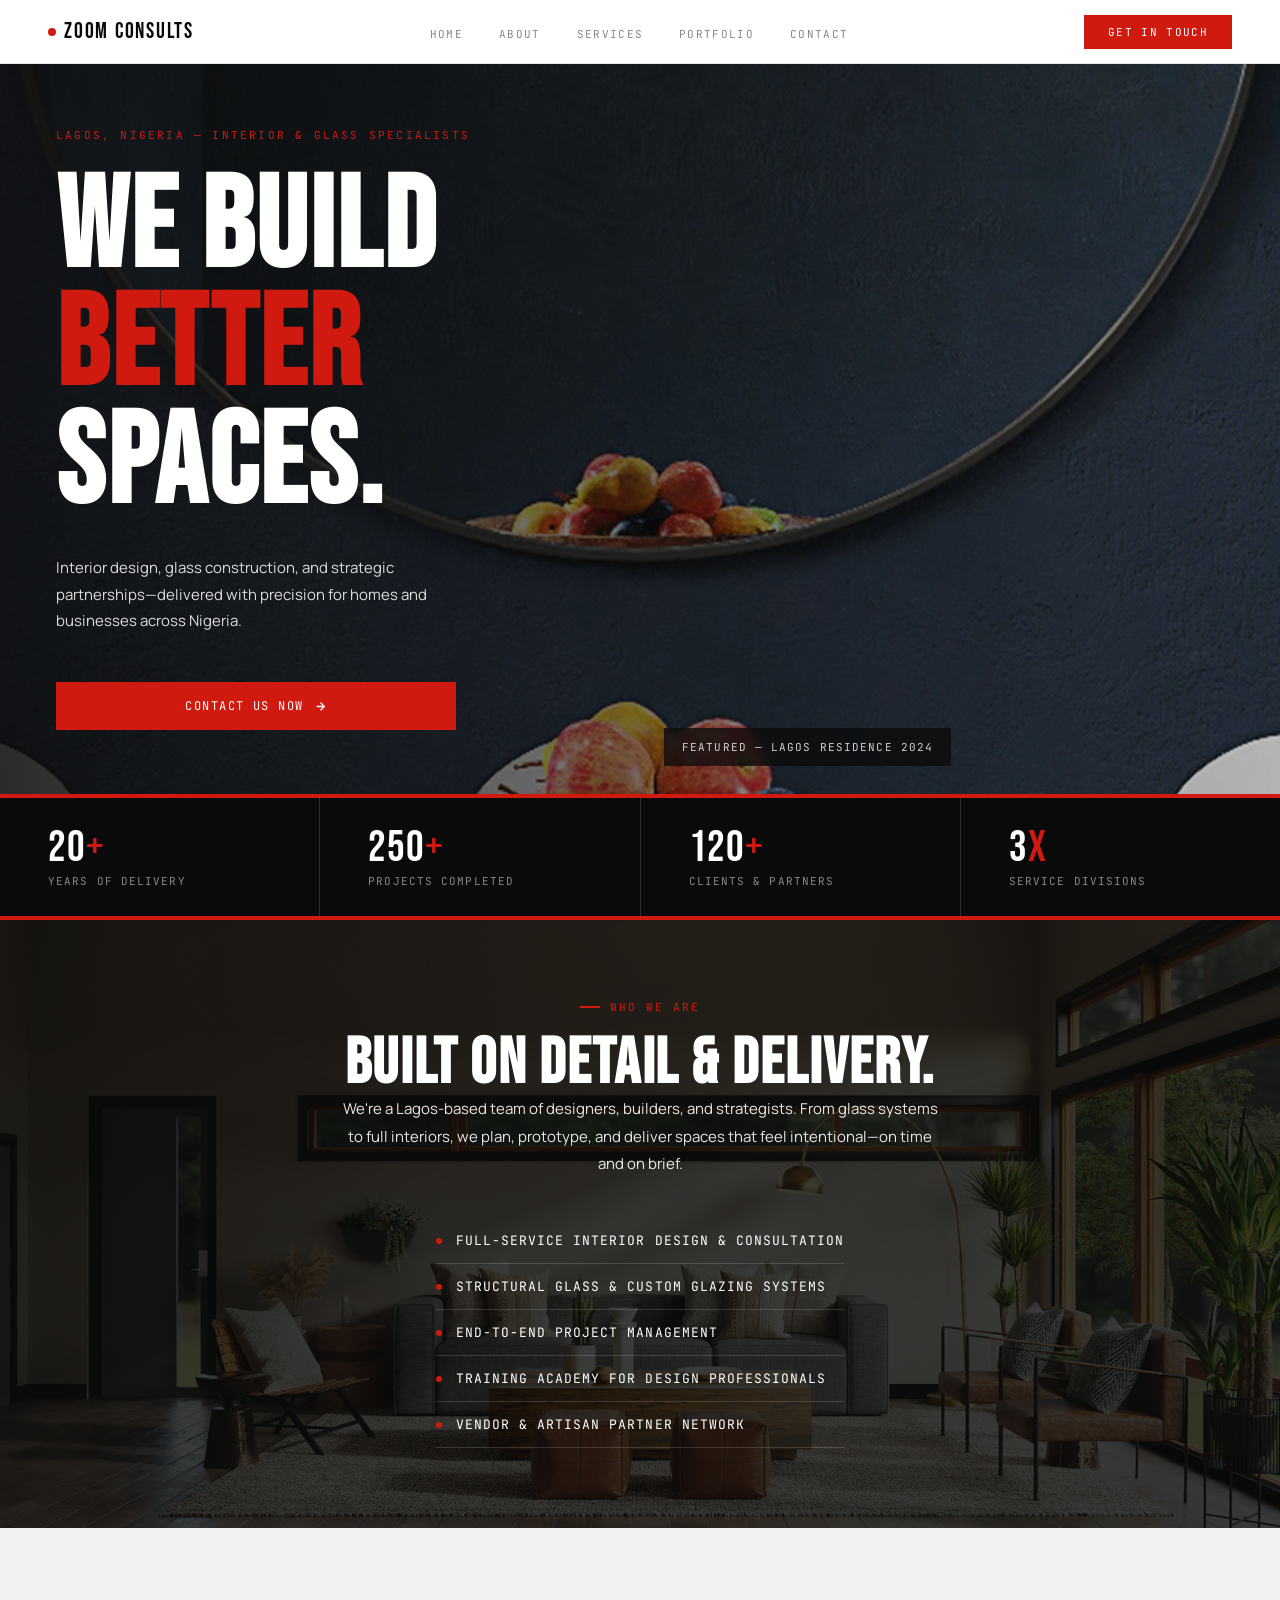
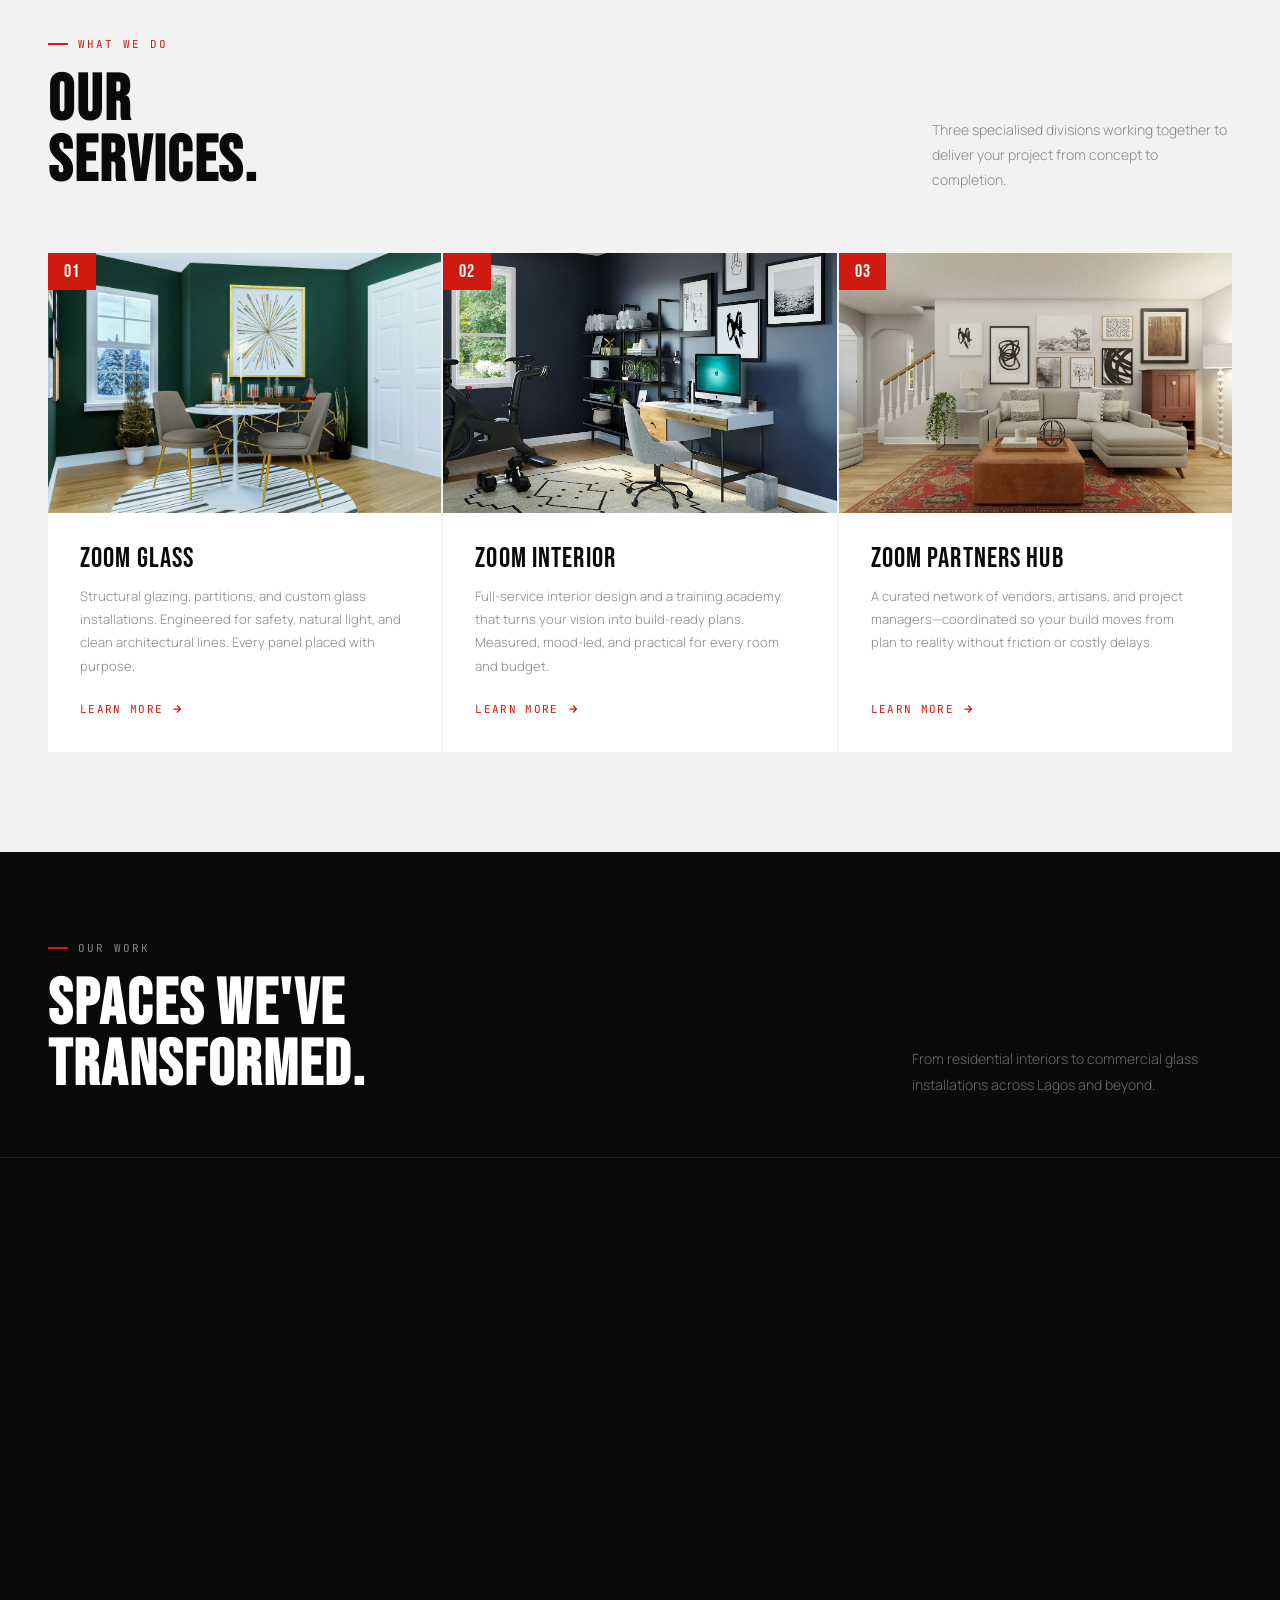
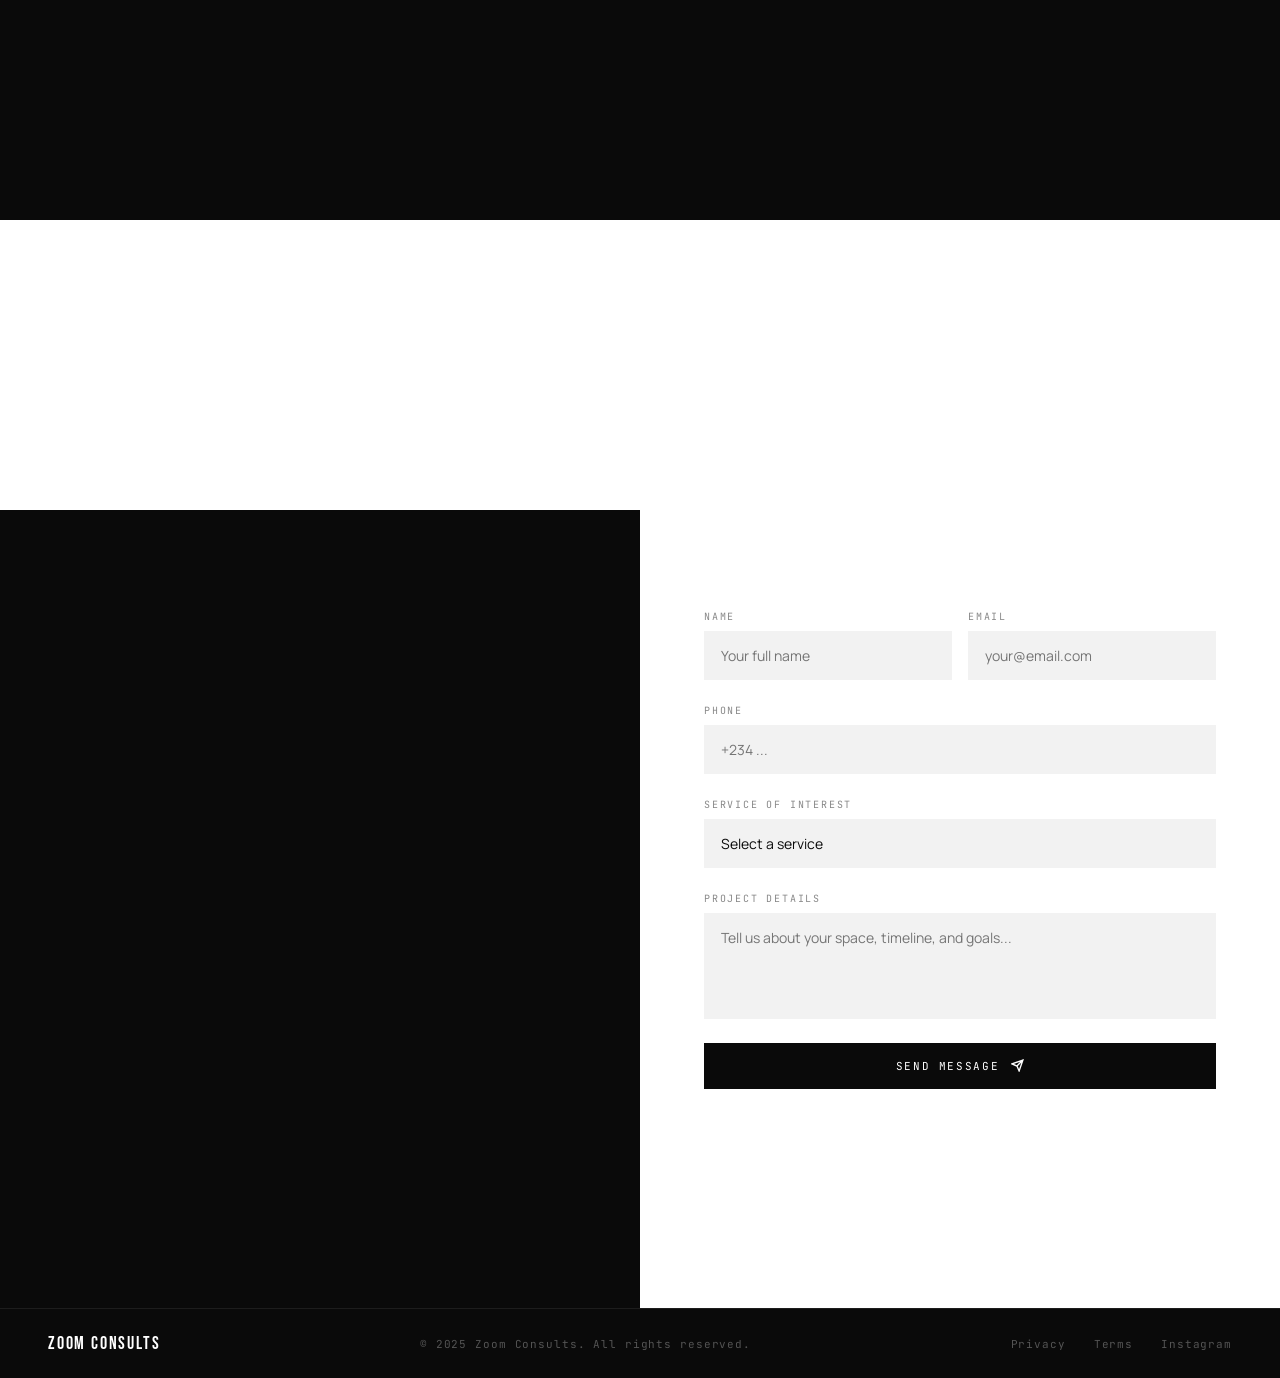
==== commit 20d9dc69: "Ongoing" ====
--- a/index.html
+++ b/index.html
@@ -14,30 +14,35 @@
 <!-- Mobile menu -->
 <div class="mob-menu" id="mobMenu">
   <button class="mob-close" onclick="closeMob()">✕</button>
-  <a href="#hero"     onclick="go(event,'#hero')">Home</a>
-  <a href="#about"    onclick="go(event,'#about')">About</a>
-  <a href="#services" onclick="go(event,'#services')">Services</a>
-  <a href="#showcase" onclick="go(event,'#showcase')">Work</a>
-  <a href="#contact"  onclick="go(event,'#contact')">Contact</a>
+  <a href="index.html" onclick="closeMob()">Home</a>
+  <a href="about.html" onclick="closeMob()">About</a>
+  <a href="services.html" onclick="closeMob()">Services</a>
+  <a href="portfolio.html" onclick="closeMob()">Portfolio</a>
+  <a href="contact.html" onclick="closeMob()">Contact</a>
 </div>
 
 <!-- NAV -->
 <nav id="nav">
-  <a href="#hero" class="logo" onclick="go(event,'#hero')">
+  <a href="index.html" class="logo">
     <div class="logo-dot"></div>ZOOM CONSULTS
   </a>
   <ul class="nav-links">
-    <li><a href="#about"    onclick="go(event,'#about')">About</a></li>
-    <li><a href="#services" onclick="go(event,'#services')">Services</a></li>
-    <li><a href="#showcase" onclick="go(event,'#showcase')">Our Work</a></li>
-    <li><a href="#contact"  onclick="go(event,'#contact')">Contact</a></li>
+    <li><a href="index.html">Home</a></li>
+    <li><a href="about.html">About</a></li>
+    <li><a href="services.html">Services</a></li>
+    <li><a href="portfolio.html">Portfolio</a></li>
+    <li><a href="contact.html">Contact</a></li>
   </ul>
-  <a href="#contact" class="nav-btn" onclick="go(event,'#contact')">Get in touch</a>
+  <a href="contact.html" class="nav-btn">Get in touch</a>
   <button class="burger" onclick="openMob()"><span></span><span></span><span></span></button>
 </nav>
 
 <!-- ── HERO ── -->
 <section id="hero">
+  <video class="hero-video" autoplay="autoplay" muted="muted" loop="loop" playsinline="playsinline" webkit-playsinline="true" poster="img/deco2.jpg">
+    <source src="interior.mp4" type="video/mp4">
+  </video>
+  <div class="hero-overlay"></div>
   <div class="hero-left">
     <div class="hero-tag reveal">Lagos, Nigeria — Interior &amp; Glass Specialists</div>
     <h1 class="hero-h1 reveal d1">
--- a/styles.css
+++ b/styles.css
@@ -39,11 +39,33 @@
 .mob-close { position: absolute; top: 20px; right: 32px; background: none; border: none; color: var(--white); font-size: 32px; cursor: pointer; line-height: 1; }
 
 /* HERO */
-#hero { margin-top: 64px; background-image: url('img/deco2.jpg'); background-size: cover; background-position: center; display: grid; grid-template-columns: 1fr 1fr; min-height: calc(100vh - 64px); position: relative; }
-#hero::before { content: ''; position: absolute; inset: 0; background: rgba(10, 10, 10, 0); z-index: 0; }
-.hero-left { display: flex; flex-direction: column; justify-content: flex-end; padding: 64px 56px; position: relative; z-index: 1; }
-.hero-left::before { content: ''; position: absolute; inset: 0; background: linear-gradient(to right, rgba(10, 10, 10, 0.85) 0%, rgba(10, 10, 10, 0.4) 70%, transparent 100%); z-index: 0; }
-.hero-left > * { position: relative; z-index: 1; }
+#hero { 
+  margin-top: 64px; 
+  display: grid; 
+  grid-template-columns: 1fr 1fr; 
+  min-height: calc(100vh - 64px); 
+  position: relative; 
+  overflow: hidden;
+}
+.hero-video {
+  position: absolute;
+  top: 50%;
+  left: 50%;
+  min-width: 100%;
+  min-height: 100%;
+  width: auto;
+  height: auto;
+  transform: translate(-50%, -50%);
+  z-index: 0;
+  object-fit: cover;
+}
+.hero-overlay {
+  position: absolute;
+  inset: 0;
+  background: linear-gradient(to right, rgba(10, 10, 10, 0.85) 0%, rgba(10, 10, 10, 0.4) 70%, rgba(10, 10, 10, 0.2) 100%);
+  z-index: 1;
+}
+.hero-left { display: flex; flex-direction: column; justify-content: flex-end; padding: 64px 56px; position: relative; z-index: 2; }
 .hero-tag { font-family: var(--f-m); font-size: 11px; letter-spacing: .2em; text-transform: uppercase; color: var(--red); margin-bottom: 28px; }
 .hero-h1 { font-family: var(--f-d); font-size: clamp(96px, 10vw, 160px); line-height: .92; letter-spacing: .02em; color: var(--white); margin-bottom: 32px; max-width: 800px; }
 .hero-h1 .acc { color: var(--red); }
@@ -54,11 +76,10 @@
 .btn-red:hover { background: var(--red2); }
 .btn-outline { display: inline-flex; align-items: center; gap: 10px; border: 1px solid rgba(255,255,255,.2); color: rgba(255,255,255,.6); font-family: var(--f-m); font-size: 11px; letter-spacing: .12em; text-transform: uppercase; padding: 14px 28px; transition: border-color .2s, color .2s; }
 .btn-outline:hover { border-color: var(--white); color: var(--white); }
-.hero-right { position: relative; overflow: hidden; min-height: 500px; z-index: 1; }
+.hero-right { position: relative; overflow: hidden; min-height: 500px; z-index: 2; }
 .hero-right img { display: none; }
-.hero-right::after { content: ''; position: absolute; bottom: 0; left: 0; right: 0; height: 4px; background: var(--red); }
 .hero-caption { position: absolute; bottom: 28px; left: 24px; background: rgba(10,10,10,.75); backdrop-filter: blur(6px); padding: 12px 18px; font-family: var(--f-m); font-size: 11px; letter-spacing: .1em; color: rgba(255,255,255,.8); text-transform: uppercase; }
-.hero-stats { grid-column: 1 / -1; display: flex; border-top: 4px solid var(--red); background: var(--black); }
+.hero-stats { grid-column: 1 / -1; display: flex; border-top: 4px solid var(--red); background: var(--black); position: relative; z-index: 2; }
 .stat { flex: 1; padding: 28px 48px; border-right: 1px solid rgba(255,255,255,.15); display: flex; flex-direction: column; gap: 4px; }
 .stat:last-child { border-right: none; }
 .stat-num { font-family: var(--f-d); font-size: 44px; letter-spacing: .02em; color: var(--white); line-height: 1; }
@@ -78,15 +99,15 @@
 
 /* ABOUT */
 #about { background-image: url('img/d9.jpg'); background-size: cover; background-position: center; display: flex; align-items: center; justify-content: center; border-top: 4px solid var(--red); position: relative; min-height: 600px; padding: 80px 48px; }
-#about::before { content: ''; position: absolute; inset: 0; background: radial-gradient(circle at center, rgba(255, 255, 255, 0.95) 0%, rgba(255, 255, 255, 0.5) 30%, rgba(255, 255, 255, 0.1) 100%); z-index: 0; }
+#about::before { content: ''; position: absolute; inset: 0; background: rgba(10, 10, 10, 0.8); z-index: 0; }
 .about-img { display: none; }
 .about-text { padding: 0; max-width: 900px; display: flex; flex-direction: column; justify-content: center; align-items: center; text-align: center; position: relative; z-index: 1; }
-.about-text .tag { color: var(--black); }
-.about-text .tag::before { background: var(--black); }
-.about-text h2.st { color: var(--black); }
-.about-text p { max-width: 600px; margin-left: auto; margin-right: auto; color: var(--black); font-weight: 500; font-size: 15px; line-height: 1.85; margin-bottom: 40px; }
+.about-text .tag { color: var(--red); }
+.about-text .tag::before { background: var(--red); }
+.about-text h2.st { color: var(--white); }
+.about-text p { max-width: 600px; margin-left: auto; margin-right: auto; color: rgba(255,255,255,.9); font-weight: 400; font-size: 15px; line-height: 1.85; margin-bottom: 40px; }
 .about-text .checklist { list-style: none; display: flex; flex-direction: column; }
-.about-text .checklist li { display: flex; align-items: center; gap: 14px; font-family: var(--f-m); font-size: 13px; letter-spacing: .08em; text-transform: uppercase; color: var(--black); padding: 14px 0; border-bottom: 1px solid rgba(0,0,0,.08); font-weight: 500; }
+.about-text .checklist li { display: flex; align-items: center; gap: 14px; font-family: var(--f-m); font-size: 13px; letter-spacing: .08em; text-transform: uppercase; color: var(--white); padding: 14px 0; border-bottom: 1px solid rgba(255,255,255,.15); font-weight: 400; }
 .about-text .checklist li::before { content: ''; display: block; width: 6px; height: 6px; background: var(--red); border-radius: 50%; flex-shrink: 0; }
 
 /* SERVICES */
@@ -156,29 +177,156 @@
   nav { padding: 0 24px; }
   .nav-links, .nav-btn { display: none; }
   .burger { display: flex; }
-  #hero { grid-template-columns: 1fr; }
-  .hero-left { background-image: url('img/deco2.jpg'); background-size: cover; background-position: center; }
-  .hero-right { min-height: 340px; }
-  .hero-stats { grid-column: 1; flex-wrap: wrap; }
-  .stat { min-width: 50%; }
-  #about { grid-template-columns: 1fr; }
-  .about-img { height: 380px; }
-  .about-text { padding: 60px 32px; }
-  .services-grid { grid-template-columns: 1fr; }
-  .services-top { flex-direction: column; align-items: flex-start; gap: 20px; }
-  #services { padding: 80px 24px; }
-  .gallery-grid { grid-template-columns: 1fr 1fr; grid-template-rows: 280px 280px 220px; }
-  .g-item.tall { grid-row: 1 / 2; }
-  .showcase-header { padding: 60px 24px 40px; flex-direction: column; gap: 20px; }
-  .cta-band { flex-direction: column; padding: 60px 24px; }
+  #hero { 
+    grid-template-columns: 1fr; 
+    min-height: 70vh; 
+    position: relative;
+    background: url('img/deco2.jpg') center/cover no-repeat;
+  }
+  .hero-video { 
+    display: none;
+  }
+  .hero-overlay { 
+    display: block;
+    position: absolute;
+    inset: 0;
+    background: linear-gradient(to bottom, rgba(10, 10, 10, 0.7) 0%, rgba(10, 10, 10, 0.4) 50%, rgba(10, 10, 10, 0.6) 100%);
+  }
+  .hero-left { 
+    position: relative;
+    z-index: 2;
+    background: transparent !important;
+    min-height: 70vh;
+    padding: 80px 24px 100px;
+    justify-content: flex-end;
+  }
+  .hero-left::before { 
+    content: ''; 
+    position: absolute; 
+    inset: 0; 
+    background: linear-gradient(to right, rgba(10, 10, 10, 0.9) 0%, rgba(10, 10, 10, 0.5) 70%, transparent 100%); 
+    z-index: 0; 
+  }
+  .hero-left > * { position: relative; z-index: 1; }
+  .hero-tag { font-size: 10px; margin-bottom: 20px; }
+  .hero-h1 { font-size: clamp(48px, 12vw, 72px); margin-bottom: 24px; }
+  .hero-sub { font-size: 14px; max-width: 100%; margin-bottom: 32px; }
+  .hero-actions { flex-direction: column; }
+  .btn-red.btn-red-full { max-width: 100%; }
+  .hero-right { display: none; }
+  .hero-stats { 
+    grid-column: 1; 
+    grid-row: 2;
+    display: grid;
+    grid-template-columns: 1fr 1fr;
+    gap: 0;
+    border-top: 1px solid rgba(255,255,255,.15);
+    margin-top: auto;
+  }
+  .stat { 
+    padding: 24px 20px; 
+    border-right: 1px solid rgba(255,255,255,.15);
+    border-bottom: 1px solid rgba(255,255,255,.15);
+    display: flex;
+    flex-direction: column;
+    align-items: center;
+    text-align: center;
+    gap: 8px;
+  }
+  .stat:nth-child(2n) { border-right: none; }
+  .stat:nth-child(3), .stat:nth-child(4) { border-bottom: none; }
+  .stat-num { font-size: 36px; }
+  .stat-label { font-size: 10px; }
+  #about { grid-template-columns: 1fr; min-height: auto; padding: 60px 24px; }
+  .about-img { height: 300px; }
+  .about-text { padding: 40px 24px; }
+  .about-text .tag { margin-bottom: 16px; }
+  .about-text h2.st { font-size: clamp(36px, 8vw, 56px); }
+  .about-text p { font-size: 14px; }
+  .about-text .checklist li { font-size: 11px; padding: 12px 0; }
+  #services { padding: 60px 24px; }
+  .services-top { flex-direction: column; align-items: flex-start; gap: 16px; margin-bottom: 40px; }
+  .services-top .tag { margin-bottom: 12px; }
+  .services-top h2.st { font-size: clamp(36px, 8vw, 56px); }
+  .services-top p { max-width: 100%; font-size: 14px; }
+  .services-grid { grid-template-columns: 1fr; gap: 24px; }
+  .s-card { min-height: auto; }
+  .s-img { height: 220px; }
+  .s-body { padding: 24px; }
+  .s-title { font-size: 24px; }
+  .s-text { font-size: 13px; }
+  #showcase { padding: 60px 0; }
+  .showcase-header { padding: 40px 24px; flex-direction: column; gap: 16px; align-items: flex-start; }
+  .showcase-header .tag { margin-bottom: 12px; }
+  .showcase-header h2.st { font-size: clamp(36px, 8vw, 56px); }
+  .showcase-header p { max-width: 100%; font-size: 14px; }
+  .gallery-grid { grid-template-columns: 1fr; grid-template-rows: auto; gap: 2px; }
+  .g-item { min-height: 280px; }
+  .g-item.tall { grid-row: auto; }
+  .cta-band { flex-direction: column; padding: 48px 24px; gap: 24px; text-align: center; }
+  .cta-band h2 { font-size: clamp(32px, 8vw, 48px); }
   #contact { grid-template-columns: 1fr; }
-  .contact-left, .contact-right { padding: 60px 24px; }
-  .form-row { grid-template-columns: 1fr; }
+  .contact-left { padding: 48px 24px; }
+  .contact-left .tag { margin-bottom: 16px; }
+  .contact-left h2.st { font-size: clamp(36px, 8vw, 56px); }
+  .contact-left > p { font-size: 14px; margin-bottom: 32px; }
+  .info-list { gap: 8px; }
+  .info-item { padding: 16px 0; }
+  .info-icon { width: 36px; height: 36px; }
+  .info-item span { font-size: 11px; }
+  .contact-right { padding: 48px 24px; }
+  .form-row { grid-template-columns: 1fr; gap: 0; }
+  label { font-size: 9px; }
+  input, textarea, select { padding: 12px 14px; font-size: 13px; margin-bottom: 20px; }
   footer { flex-direction: column; gap: 16px; text-align: center; padding: 24px; }
 }
 @media (max-width: 640px) {
-  .hero-left { padding: 48px 24px; }
-  .hero-left::before { left: 24px; }
-  .stat { min-width: 100%; }
-  .cta-band h2 { font-size: 36px; }
-}
+  .logo { font-size: 18px; }
+  #hero { min-height: 60vh; }
+  .hero-video { object-fit: cover; }
+  .hero-left { 
+    min-height: 60vh; 
+    padding: 60px 20px 80px; 
+    justify-content: flex-end;
+  }
+  .hero-tag { font-size: 9px; margin-bottom: 16px; }
+  .hero-h1 { font-size: clamp(28px, 8vw, 36px); margin-bottom: 20px; }
+  .hero-sub { font-size: 13px; margin-bottom: 24px; }
+  .hero-actions { gap: 12px; }
+  .btn-red.btn-red-full { padding: 14px 24px; font-size: 11px; }
+  .hero-stats { 
+    padding: 20px 0;
+    display: grid;
+    grid-template-columns: 1fr 1fr;
+    gap: 0;
+  }
+  .stat { 
+    padding: 16px;
+    border-right: 1px solid rgba(255,255,255,.15);
+    border-bottom: 1px solid rgba(255,255,255,.15);
+    display: flex;
+    flex-direction: column;
+    align-items: center;
+    text-align: center;
+    gap: 6px;
+  }
+  .stat:nth-child(2n) { border-right: none; }
+  .stat:nth-child(3), .stat:nth-child(4) { border-bottom: none; }
+  .stat-num { font-size: 32px; }
+  .stat-label { font-size: 9px; }
+  .about-text { padding: 32px 20px; }
+  .about-text h2.st { font-size: 32px; }
+  #services { padding: 48px 20px; }
+  .services-grid { gap: 20px; }
+  .s-img { height: 200px; }
+  .s-body { padding: 20px; }
+  .s-title { font-size: 22px; }
+  .cta-band { padding: 40px 20px; }
+  .cta-band h2 { font-size: 28px; }
+  .btn-white { padding: 14px 24px; font-size: 10px; }
+  .contact-left { padding: 40px 20px; }
+  .contact-left h2.st { font-size: 32px; }
+  .contact-right { padding: 40px 20px; }
+  .form-header h2 { font-size: 24px; }
+  .form-header p { font-size: 13px; }
+}
